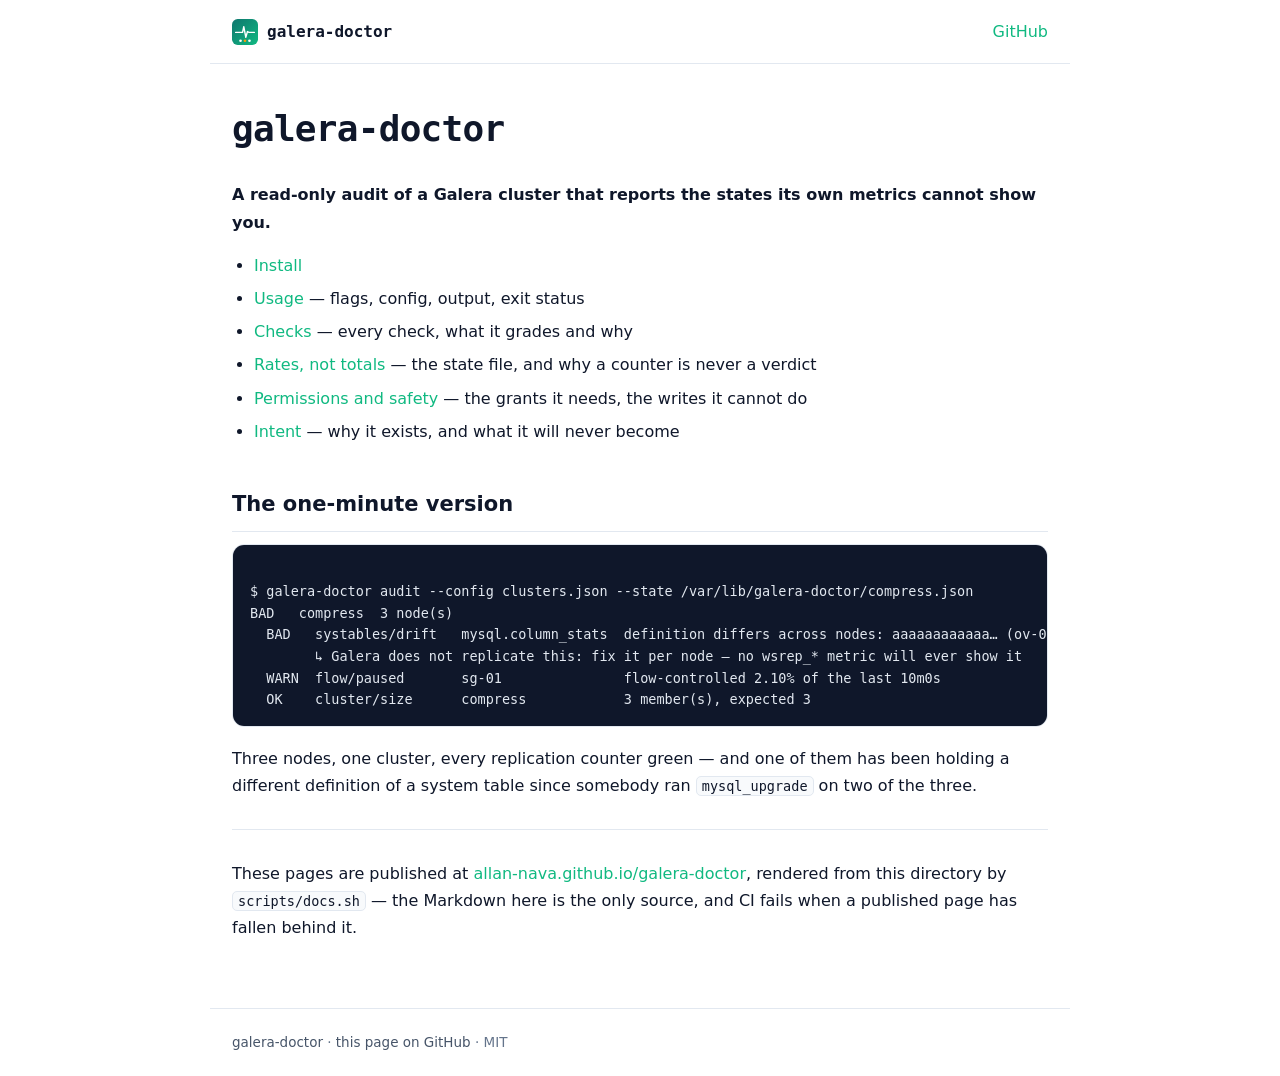
==== site/docs/index.html @ 8a853a7d "GD-21: the reference pages are published scripts/docs.sh renders docs/*.md into site/docs/, so the l" ====
<!doctype html>
<html lang="en">
<head>
<meta charset="utf-8">
<meta name="viewport" content="width=device-width, initial-scale=1">
<title>galera-doctor — galera-doctor</title>
<meta name="description" content="galera-doctor — galera-doctor, a read-only audit of a MariaDB/MySQL Galera cluster.">
<link rel="canonical" href="https://allan-nava.github.io/galera-doctor/docs/index.html">
<meta name="robots" content="index, follow">
<meta name="theme-color" content="#0b1120">
<link rel="icon" href="../mark.svg" type="image/svg+xml">
<meta property="og:title" content="galera-doctor — galera-doctor">
<meta property="og:description" content="galera-doctor: the Galera states no wsrep_* counter can show you.">
<meta property="og:type" content="article">
<meta property="og:url" content="https://allan-nava.github.io/galera-doctor/docs/index.html">
<meta property="og:image" content="https://allan-nava.github.io/galera-doctor/og-image.png">
<meta name="twitter:card" content="summary_large_image">
<link rel="stylesheet" href="docs.css">
</head>
<body>
<nav>
  <a class="home" href="../"><img src="../mark.svg" alt="" width="26" height="26"> galera-doctor</a>
  <a href="https://github.com/Allan-Nava/galera-doctor">GitHub</a>
</nav>
<main>
<h1>galera-doctor</h1>
<p>
<strong>A read-only audit of a Galera cluster that reports the states its own metrics cannot show you.</strong>
</p>
<ul>
<li><a href="install.html">Install</a></li>
<li><a href="usage.html">Usage</a> — flags, config, output, exit status</li>
<li><a href="checks.html">Checks</a> — every check, what it grades and why</li>
<li><a href="rates.html">Rates, not totals</a> — the state file, and why a counter is never a verdict</li>
<li><a href="safety.html">Permissions and safety</a> — the grants it needs, the writes it cannot do</li>
<li><a href="https://github.com/Allan-Nava/galera-doctor/blob/main/INTENT.md">Intent</a> — why it exists, and what it will never become</li>
</ul>
<h2 id="the-one-minute-version">The one-minute version</h2>
<pre><code>
$ galera-doctor audit --config clusters.json --state /var/lib/galera-doctor/compress.json
BAD   compress  3 node(s)
  BAD   systables/drift   mysql.column_stats  definition differs across nodes: aaaaaaaaaaaa… (ov-03, sg-01) vs cccccccccccc… (cl-02)
        ↳ Galera does not replicate this: fix it per node — no wsrep_* metric will ever show it
  WARN  flow/paused       sg-01               flow-controlled 2.10% of the last 10m0s
  OK    cluster/size      compress            3 member(s), expected 3
</code></pre>
<p>
Three nodes, one cluster, every replication counter green — and one of them has been holding a different definition of a system table since somebody ran <code>mysql_upgrade</code> on two of the three.
</p>
<hr>
<p>
These pages are published at <a href="https://allan-nava.github.io/galera-doctor/">allan-nava.github.io/galera-doctor</a>, rendered from this directory by <code>scripts/docs.sh</code> — the Markdown here is the only source, and CI fails when a published page has fallen behind it.
</p>
</main>
<footer>
  <a href="../">galera-doctor</a> ·
  <a href="https://github.com/Allan-Nava/galera-doctor/blob/main/docs/index.md">this page on GitHub</a> ·
  MIT
</footer>
</body>
</html>
---- site/docs/docs.css ----
/* Generated by scripts/docs.sh — do not edit. */
:root {
  --bg: #0b1120; --bg-soft: #111a2e; --panel: #0f172a; --line: #1e293b;
  --fg: #e2e8f0; --fg-dim: #94a3b8; --fg-faint: #64748b; --green: #10b981;
  --mono: ui-monospace, SFMono-Regular, Menlo, Consolas, "DejaVu Sans Mono", monospace;
  --sans: ui-sans-serif, system-ui, -apple-system, "Segoe UI", Helvetica, Arial, sans-serif;
}
* { box-sizing: border-box; }
body { margin: 0; background: var(--bg); color: var(--fg); font: 16px/1.7 var(--sans); }
a { color: var(--green); text-decoration: none; }
a:hover { text-decoration: underline; }
code, pre { font-family: var(--mono); }
nav {
  display: flex; align-items: center; justify-content: space-between; gap: 16px;
  max-width: 860px; margin: 0 auto; padding: 18px 22px; border-bottom: 1px solid var(--line);
}
nav .home { display: flex; align-items: center; gap: 9px; color: var(--fg); font-weight: 600; font-family: var(--mono); }
main { max-width: 860px; margin: 0 auto; padding: 34px 22px 10px; }
h1 { font-family: var(--mono); font-size: clamp(26px, 5vw, 36px); letter-spacing: -.02em; margin: 0 0 22px; }
h2 { font-size: 21px; margin: 42px 0 12px; padding-bottom: 8px; border-bottom: 1px solid var(--line); }
h3 { font-size: 17px; margin: 30px 0 8px; }
h2 code, h3 code { color: var(--green); font-size: .95em; }
p { margin: 0 0 16px; }
ul { padding-left: 22px; }
li { margin: 6px 0; }
p code, li code, td code, th code { background: var(--bg-soft); border: 1px solid var(--line); border-radius: 5px; padding: 1px 5px; font-size: 13.5px; }
pre {
  background: var(--panel); border: 1px solid var(--line); border-radius: 12px;
  padding: 15px 17px; overflow-x: auto; font-size: 13.5px; line-height: 1.6; margin: 0 0 18px;
}
pre code { background: none; border: 0; padding: 0; font-size: inherit; }
blockquote { margin: 0 0 18px; padding: 2px 0 2px 16px; border-left: 3px solid var(--green); color: var(--fg-dim); }
.scroll { overflow-x: auto; margin: 0 0 18px; }
table { width: 100%; border-collapse: collapse; font-size: 14.5px; }
td, th { text-align: left; vertical-align: top; padding: 10px 12px; border-bottom: 1px solid var(--line); }
th { color: var(--fg-faint); font-size: 12px; letter-spacing: .08em; text-transform: uppercase; }
hr { border: 0; border-top: 1px solid var(--line); margin: 30px 0; }
footer {
  max-width: 860px; margin: 40px auto 0; padding: 22px; border-top: 1px solid var(--line);
  color: var(--fg-faint); font-size: 13.5px;
}
footer a { color: var(--fg-dim); }
@media (prefers-color-scheme: light) {
  :root:not([data-theme="dark"]) {
    --bg: #ffffff; --bg-soft: #f8fafc; --panel: #0f172a; --line: #e2e8f0;
    --fg: #0f172a; --fg-dim: #475569; --fg-faint: #64748b;
  }
  :root:not([data-theme="light"]) pre code { color: #e2e8f0; }
}
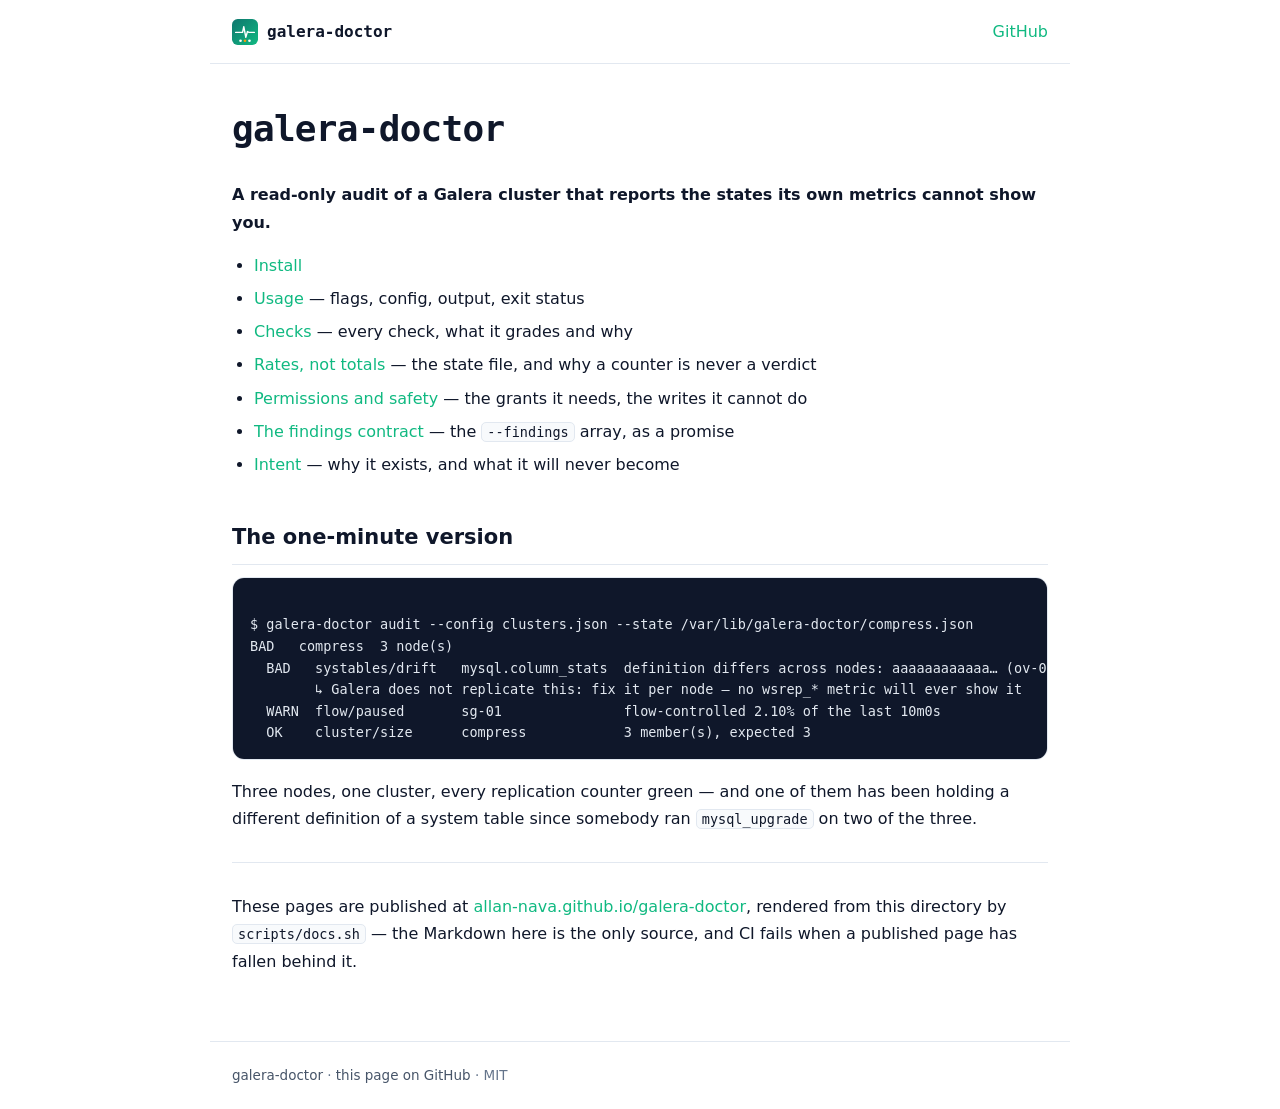
==== commit 6df5b7d1: "GD-58: the findings contract, frozen and written down By priority the next two items are GD-14 and G" ====
--- a/site/docs/index.html
+++ b/site/docs/index.html
@@ -33,6 +33,7 @@
 <li><a href="checks.html">Checks</a> — every check, what it grades and why</li>
 <li><a href="rates.html">Rates, not totals</a> — the state file, and why a counter is never a verdict</li>
 <li><a href="safety.html">Permissions and safety</a> — the grants it needs, the writes it cannot do</li>
+<li><a href="findings.html">The findings contract</a> — the <code>--findings</code> array, as a promise</li>
 <li><a href="https://github.com/Allan-Nava/galera-doctor/blob/main/INTENT.md">Intent</a> — why it exists, and what it will never become</li>
 </ul>
 <h2 id="the-one-minute-version">The one-minute version</h2>
